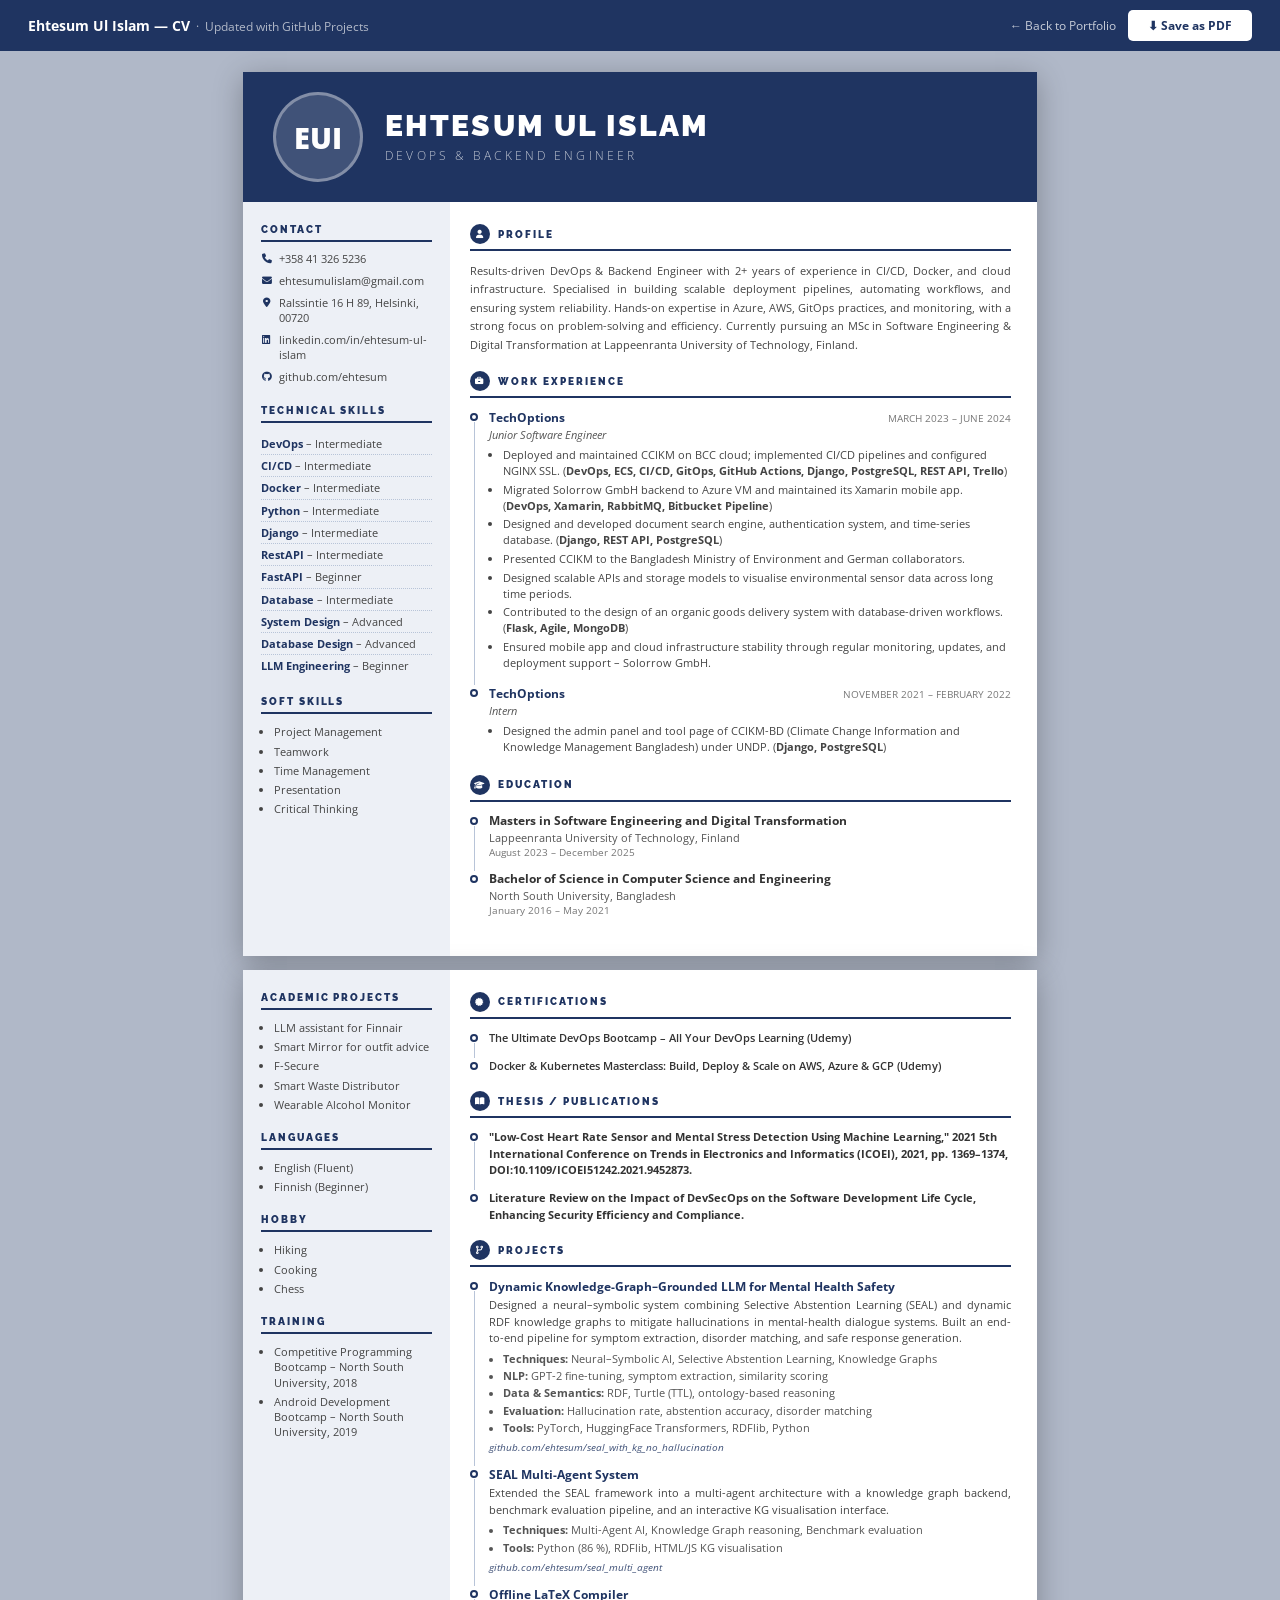
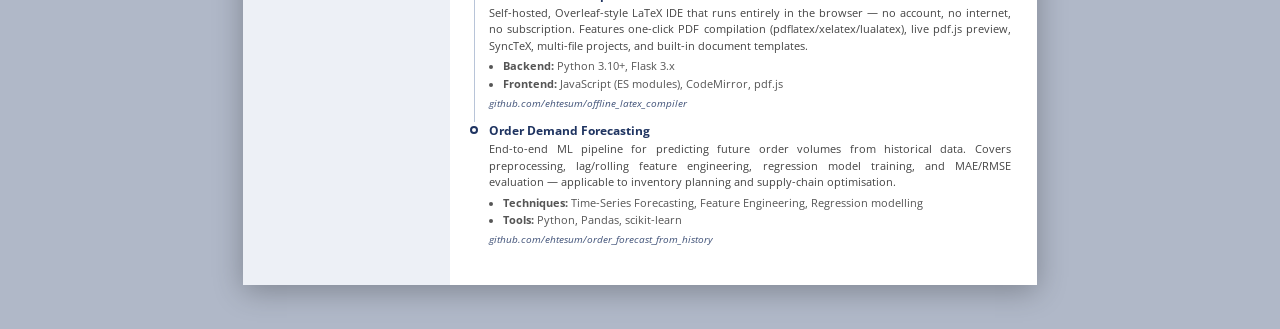
==== cv.html @ c74e8c3b "need to add more 'my info'" ====
<!DOCTYPE html>
<html lang="en">
<head>
    <meta charset="UTF-8">
    <meta name="viewport" content="width=device-width, initial-scale=1.0">
    <title>Ehtesum Ul Islam — CV</title>
    <link rel="preconnect" href="https://fonts.googleapis.com">
    <link href="https://fonts.googleapis.com/css2?family=Raleway:wght@400;600;700;800;900&family=Open+Sans:wght@300;400;600;700&display=swap" rel="stylesheet">
    <link rel="stylesheet" href="https://cdnjs.cloudflare.com/ajax/libs/font-awesome/6.5.0/css/all.min.css">
    <style>
        *, *::before, *::after { margin: 0; padding: 0; box-sizing: border-box; }

        :root {
            --navy:      #1f3461;
            --navy-dim:  rgba(31, 52, 97, 0.12);
            --sidebar:   #edf0f6;
            --text:      #333;
            --muted:     #555;
            --faint:     #777;
            --border:    #b8c4d8;
        }

        body {
            font-family: 'Open Sans', sans-serif;
            background: #b0b8c8;
            color: var(--text);
            font-size: 13px;
            -webkit-print-color-adjust: exact;
            print-color-adjust: exact;
        }

        /* ── Print / Save bar ─────────────────────────────────── */
        .topbar {
            position: fixed;
            inset: 0 0 auto 0;
            background: var(--navy);
            color: white;
            padding: 10px 28px;
            display: flex;
            justify-content: space-between;
            align-items: center;
            z-index: 200;
            font-size: 12.5px;
            gap: 16px;
        }
        .topbar strong { font-size: 13.5px; }
        .topbar-note   { opacity: 0.65; font-size: 11.5px; }
        .topbar-actions { display: flex; align-items: center; gap: 12px; }
        .topbar a {
            color: rgba(255,255,255,0.75);
            text-decoration: none;
            font-size: 12px;
            transition: color .2s;
        }
        .topbar a:hover { color: white; }
        .btn-save {
            background: white;
            color: var(--navy);
            border: none;
            padding: 7px 20px;
            border-radius: 5px;
            font-weight: 700;
            font-size: 12px;
            cursor: pointer;
            font-family: 'Open Sans', sans-serif;
            transition: background .2s;
        }
        .btn-save:hover { background: #dce8ff; }

        /* ── Page wrapper ─────────────────────────────────────── */
        .pages { padding: 58px 0 30px; }

        .page {
            width: 210mm;
            background: white;
            margin: 14px auto;
            box-shadow: 0 6px 28px rgba(0,0,0,0.28);
            display: flex;
            flex-direction: column;
            overflow: hidden;
        }

        /* ── Header (page 1 only) ─────────────────────────────── */
        .cv-header {
            background: var(--navy);
            color: white;
            padding: 20px 30px;
            display: flex;
            align-items: center;
            gap: 22px;
            flex-shrink: 0;
        }
        .cv-photo {
            width: 90px; height: 90px;
            border-radius: 50%;
            border: 3px solid rgba(255,255,255,0.35);
            object-fit: cover;
            flex-shrink: 0;
        }
        .cv-initials {
            width: 90px; height: 90px;
            border-radius: 50%;
            border: 3px solid rgba(255,255,255,0.35);
            background: rgba(255,255,255,0.15);
            display: none;
            align-items: center;
            justify-content: center;
            font-size: 1.8rem;
            font-weight: 800;
            flex-shrink: 0;
        }
        .cv-header-text h1 {
            font-family: 'Raleway', sans-serif;
            font-size: 1.85rem;
            font-weight: 900;
            letter-spacing: 0.07em;
            text-transform: uppercase;
            line-height: 1.1;
        }
        .cv-header-text h2 {
            font-size: 0.75rem;
            font-weight: 300;
            letter-spacing: 0.26em;
            text-transform: uppercase;
            opacity: 0.72;
            margin-top: 5px;
        }

        /* ── Page body (sidebar + main) ──────────────────────── */
        .page-body {
            display: flex;
            flex: 1;
        }

        /* ── Sidebar ──────────────────────────────────────────── */
        aside {
            width: 207px;
            background: var(--sidebar);
            padding: 22px 18px;
            flex-shrink: 0;
        }

        .sb-section { margin-bottom: 20px; }

        .sb-title {
            font-family: 'Raleway', sans-serif;
            font-size: 0.6rem;
            font-weight: 900;
            letter-spacing: 0.2em;
            text-transform: uppercase;
            color: var(--navy);
            padding-bottom: 5px;
            border-bottom: 2px solid var(--navy);
            margin-bottom: 10px;
        }

        .contact-row {
            display: flex;
            align-items: flex-start;
            gap: 7px;
            font-size: 0.67rem;
            color: #444;
            margin-bottom: 7px;
            line-height: 1.4;
        }
        .contact-row i {
            color: var(--navy);
            font-size: 0.62rem;
            margin-top: 2px;
            flex-shrink: 0;
            width: 11px;
            text-align: center;
        }

        .skill-row {
            font-size: 0.68rem;
            color: #444;
            padding: 3px 0;
            line-height: 1.4;
            border-bottom: 1px dotted var(--border);
        }
        .skill-row:last-child { border-bottom: none; }
        .skill-row strong { color: var(--navy); font-weight: 700; }

        .sb-list { list-style: disc; padding-left: 13px; }
        .sb-list li {
            font-size: 0.68rem;
            color: #444;
            margin-bottom: 4px;
            line-height: 1.4;
        }

        /* ── Main content ─────────────────────────────────────── */
        main {
            flex: 1;
            padding: 22px 26px 22px 20px;
            min-width: 0;
        }

        .cv-section { margin-bottom: 17px; }

        .sec-head {
            display: flex;
            align-items: center;
            gap: 8px;
            font-family: 'Raleway', sans-serif;
            font-size: 0.62rem;
            font-weight: 900;
            letter-spacing: 0.2em;
            text-transform: uppercase;
            color: var(--navy);
            padding-bottom: 5px;
            border-bottom: 2px solid var(--navy);
            margin-bottom: 11px;
        }
        .sec-icon {
            width: 20px; height: 20px;
            border-radius: 50%;
            background: var(--navy);
            color: white;
            display: flex;
            align-items: center;
            justify-content: center;
            font-size: 0.52rem;
            flex-shrink: 0;
        }

        /* Profile */
        .profile-text {
            font-size: 0.7rem;
            line-height: 1.65;
            color: #444;
            text-align: justify;
        }

        /* Timeline items */
        .tl-wrap { position: relative; }

        .tl-item {
            display: flex;
            gap: 11px;
            margin-bottom: 12px;
            position: relative;
        }
        .tl-item:not(:last-child)::before {
            content: '';
            position: absolute;
            left: 3.5px;
            top: 13px;
            bottom: -12px;
            width: 1px;
            background: var(--border);
        }
        .tl-dot {
            width: 8px; height: 8px;
            border-radius: 50%;
            border: 2px solid var(--navy);
            background: white;
            flex-shrink: 0;
            margin-top: 4px;
        }
        .tl-body { flex: 1; min-width: 0; }

        /* Job */
        .job-head {
            display: flex;
            justify-content: space-between;
            align-items: baseline;
            gap: 8px;
            flex-wrap: wrap;
            margin-bottom: 1px;
        }
        .job-co   { font-weight: 700; font-size: 0.76rem; color: var(--navy); }
        .job-date { font-size: 0.63rem; color: var(--faint); white-space: nowrap; }
        .job-role { font-size: 0.68rem; font-style: italic; color: var(--muted); margin-bottom: 5px; }
        .job-bul  { list-style: disc; padding-left: 14px; }
        .job-bul li {
            font-size: 0.68rem; color: #444;
            margin-bottom: 3px; line-height: 1.45;
        }

        /* Education */
        .edu-deg    { font-weight: 700; font-size: 0.73rem; color: var(--text); margin-bottom: 2px; }
        .edu-school { font-size: 0.68rem; color: var(--muted); }
        .edu-period { font-size: 0.63rem; color: var(--faint); }

        /* Certifications */
        .cert-name  { font-size: 0.7rem; font-weight: 600; color: #333; line-height: 1.45; }

        /* Thesis */
        .thesis-body { font-size: 0.69rem; font-weight: 700; color: #333; line-height: 1.48; }

        /* Projects */
        .proj-title { font-weight: 700; font-size: 0.74rem; color: var(--navy); margin-bottom: 3px; }
        .proj-desc  {
            font-size: 0.68rem; color: #444;
            line-height: 1.52; margin-bottom: 5px;
            text-align: justify;
        }
        .proj-bul { list-style: disc; padding-left: 14px; margin-bottom: 4px; }
        .proj-bul li {
            font-size: 0.66rem; color: var(--muted);
            margin-bottom: 2px; line-height: 1.45;
        }
        .proj-link {
            font-size: 0.63rem; color: var(--navy);
            font-style: italic; opacity: 0.85;
        }

        /* ── Print ────────────────────────────────────────────── */
        @media print {
            .topbar  { display: none !important; }
            .pages   { padding: 0; }
            body     { background: white; }

            .page {
                width: 100%; margin: 0;
                box-shadow: none;
                page-break-after: always;
            }
            .page:last-child { page-break-after: auto; }

            .page-body { min-height: auto; }
        }

        @page { size: A4 portrait; margin: 0; }
    </style>
</head>
<body>

<!-- ── Top bar ────────────────────────────────────────────── -->
<div class="topbar">
    <div>
        <strong>Ehtesum Ul Islam — CV</strong>
        <span class="topbar-note"> &nbsp;·&nbsp; Updated with GitHub Projects</span>
    </div>
    <div class="topbar-actions">
        <a href="index.html">← Back to Portfolio</a>
        <button class="btn-save" onclick="window.print()">⬇ Save as PDF</button>
    </div>
</div>

<div class="pages">

<!-- ══════════════════════════════════════════════════════════
     PAGE 1
══════════════════════════════════════════════════════════ -->
<div class="page">

    <!-- Header -->
    <div class="cv-header">
        <img
            src="assets/images/profile.jpg"
            alt="Ehtesum Ul Islam"
            class="cv-photo"
            onerror="this.style.display='none';document.getElementById('hdrI').style.display='flex'"
        >
        <div class="cv-initials" id="hdrI">EUI</div>
        <div class="cv-header-text">
            <h1>Ehtesum Ul Islam</h1>
            <h2>DevOps &amp; Backend Engineer</h2>
        </div>
    </div>

    <div class="page-body">

        <!-- Sidebar 1 -->
        <aside>

            <div class="sb-section">
                <div class="sb-title">Contact</div>
                <div class="contact-row">
                    <i class="fas fa-phone"></i>
                    <span>+358 41 326 5236</span>
                </div>
                <div class="contact-row">
                    <i class="fas fa-envelope"></i>
                    <span>ehtesumulislam@gmail.com</span>
                </div>
                <div class="contact-row">
                    <i class="fas fa-map-marker-alt"></i>
                    <span>Ralssintie 16 H 89, Helsinki, 00720</span>
                </div>
                <div class="contact-row">
                    <i class="fab fa-linkedin"></i>
                    <span>linkedin.com/in/ehtesum-ul-islam</span>
                </div>
                <div class="contact-row">
                    <i class="fab fa-github"></i>
                    <span>github.com/ehtesum</span>
                </div>
            </div>

            <div class="sb-section">
                <div class="sb-title">Technical Skills</div>
                <div class="skill-row"><strong>DevOps</strong> – Intermediate</div>
                <div class="skill-row"><strong>CI/CD</strong> – Intermediate</div>
                <div class="skill-row"><strong>Docker</strong> – Intermediate</div>
                <div class="skill-row"><strong>Python</strong> – Intermediate</div>
                <div class="skill-row"><strong>Django</strong> – Intermediate</div>
                <div class="skill-row"><strong>RestAPI</strong> – Intermediate</div>
                <div class="skill-row"><strong>FastAPI</strong> – Beginner</div>
                <div class="skill-row"><strong>Database</strong> – Intermediate</div>
                <div class="skill-row"><strong>System Design</strong> – Advanced</div>
                <div class="skill-row"><strong>Database Design</strong> – Advanced</div>
                <div class="skill-row"><strong>LLM Engineering</strong> – Beginner</div>
            </div>

            <div class="sb-section">
                <div class="sb-title">Soft Skills</div>
                <ul class="sb-list">
                    <li>Project Management</li>
                    <li>Teamwork</li>
                    <li>Time Management</li>
                    <li>Presentation</li>
                    <li>Critical Thinking</li>
                </ul>
            </div>

        </aside>

        <!-- Main 1 -->
        <main>

            <!-- Profile -->
            <div class="cv-section">
                <div class="sec-head">
                    <div class="sec-icon"><i class="fas fa-user"></i></div>
                    Profile
                </div>
                <p class="profile-text">
                    Results-driven DevOps &amp; Backend Engineer with 2+ years of experience in CI/CD,
                    Docker, and cloud infrastructure. Specialised in building scalable deployment pipelines,
                    automating workflows, and ensuring system reliability. Hands-on expertise in Azure, AWS,
                    GitOps practices, and monitoring, with a strong focus on problem-solving and efficiency.
                    Currently pursuing an MSc in Software Engineering &amp; Digital Transformation at
                    Lappeenranta University of Technology, Finland.
                </p>
            </div>

            <!-- Work Experience -->
            <div class="cv-section">
                <div class="sec-head">
                    <div class="sec-icon"><i class="fas fa-briefcase"></i></div>
                    Work Experience
                </div>

                <div class="tl-item">
                    <div class="tl-dot"></div>
                    <div class="tl-body">
                        <div class="job-head">
                            <span class="job-co">TechOptions</span>
                            <span class="job-date">MARCH 2023 – JUNE 2024</span>
                        </div>
                        <div class="job-role">Junior Software Engineer</div>
                        <ul class="job-bul">
                            <li>Deployed and maintained CCIKM on BCC cloud; implemented CI/CD pipelines and configured NGINX SSL. (<strong>DevOps, ECS, CI/CD, GitOps, GitHub Actions, Django, PostgreSQL, REST API, Trello</strong>)</li>
                            <li>Migrated Solorrow GmbH backend to Azure VM and maintained its Xamarin mobile app. (<strong>DevOps, Xamarin, RabbitMQ, Bitbucket Pipeline</strong>)</li>
                            <li>Designed and developed document search engine, authentication system, and time-series database. (<strong>Django, REST API, PostgreSQL</strong>)</li>
                            <li>Presented CCIKM to the Bangladesh Ministry of Environment and German collaborators.</li>
                            <li>Designed scalable APIs and storage models to visualise environmental sensor data across long time periods.</li>
                            <li>Contributed to the design of an organic goods delivery system with database-driven workflows. (<strong>Flask, Agile, MongoDB</strong>)</li>
                            <li>Ensured mobile app and cloud infrastructure stability through regular monitoring, updates, and deployment support – Solorrow GmbH.</li>
                        </ul>
                    </div>
                </div>

                <div class="tl-item">
                    <div class="tl-dot"></div>
                    <div class="tl-body">
                        <div class="job-head">
                            <span class="job-co">TechOptions</span>
                            <span class="job-date">NOVEMBER 2021 – FEBRUARY 2022</span>
                        </div>
                        <div class="job-role">Intern</div>
                        <ul class="job-bul">
                            <li>Designed the admin panel and tool page of CCIKM-BD (Climate Change Information and Knowledge Management Bangladesh) under UNDP. (<strong>Django, PostgreSQL</strong>)</li>
                        </ul>
                    </div>
                </div>
            </div>

            <!-- Education -->
            <div class="cv-section">
                <div class="sec-head">
                    <div class="sec-icon"><i class="fas fa-graduation-cap"></i></div>
                    Education
                </div>

                <div class="tl-item">
                    <div class="tl-dot"></div>
                    <div class="tl-body">
                        <div class="edu-deg">Masters in Software Engineering and Digital Transformation</div>
                        <div class="edu-school">Lappeenranta University of Technology, Finland</div>
                        <div class="edu-period">August 2023 – December 2025</div>
                    </div>
                </div>

                <div class="tl-item">
                    <div class="tl-dot"></div>
                    <div class="tl-body">
                        <div class="edu-deg">Bachelor of Science in Computer Science and Engineering</div>
                        <div class="edu-school">North South University, Bangladesh</div>
                        <div class="edu-period">January 2016 – May 2021</div>
                    </div>
                </div>
            </div>

        </main>
    </div>
</div><!-- /page 1 -->


<!-- ══════════════════════════════════════════════════════════
     PAGE 2
══════════════════════════════════════════════════════════ -->
<div class="page">
    <div class="page-body">

        <!-- Sidebar 2 -->
        <aside>

            <div class="sb-section">
                <div class="sb-title">Academic Projects</div>
                <ul class="sb-list">
                    <li>LLM assistant for Finnair</li>
                    <li>Smart Mirror for outfit advice</li>
                    <li>F-Secure</li>
                    <li>Smart Waste Distributor</li>
                    <li>Wearable Alcohol Monitor</li>
                </ul>
            </div>

            <div class="sb-section">
                <div class="sb-title">Languages</div>
                <ul class="sb-list">
                    <li>English (Fluent)</li>
                    <li>Finnish (Beginner)</li>
                </ul>
            </div>

            <div class="sb-section">
                <div class="sb-title">Hobby</div>
                <ul class="sb-list">
                    <li>Hiking</li>
                    <li>Cooking</li>
                    <li>Chess</li>
                </ul>
            </div>

            <div class="sb-section">
                <div class="sb-title">Training</div>
                <ul class="sb-list">
                    <li>Competitive Programming Bootcamp – North South University, 2018</li>
                    <li>Android Development Bootcamp – North South University, 2019</li>
                </ul>
            </div>

        </aside>

        <!-- Main 2 -->
        <main>

            <!-- Certifications -->
            <div class="cv-section">
                <div class="sec-head">
                    <div class="sec-icon"><i class="fas fa-certificate"></i></div>
                    Certifications
                </div>
                <div class="tl-item">
                    <div class="tl-dot"></div>
                    <div class="tl-body">
                        <div class="cert-name">The Ultimate DevOps Bootcamp – All Your DevOps Learning (Udemy)</div>
                    </div>
                </div>
                <div class="tl-item">
                    <div class="tl-dot"></div>
                    <div class="tl-body">
                        <div class="cert-name">Docker &amp; Kubernetes Masterclass: Build, Deploy &amp; Scale on AWS, Azure &amp; GCP (Udemy)</div>
                    </div>
                </div>
            </div>

            <!-- Thesis / Publications -->
            <div class="cv-section">
                <div class="sec-head">
                    <div class="sec-icon"><i class="fas fa-book-open"></i></div>
                    Thesis / Publications
                </div>
                <div class="tl-item">
                    <div class="tl-dot"></div>
                    <div class="tl-body">
                        <div class="thesis-body">"Low-Cost Heart Rate Sensor and Mental Stress Detection Using Machine Learning," 2021 5th International Conference on Trends in Electronics and Informatics (ICOEI), 2021, pp. 1369–1374, DOI:10.1109/ICOEI51242.2021.9452873.</div>
                    </div>
                </div>
                <div class="tl-item">
                    <div class="tl-dot"></div>
                    <div class="tl-body">
                        <div class="thesis-body">Literature Review on the Impact of DevSecOps on the Software Development Life Cycle, Enhancing Security Efficiency and Compliance.</div>
                    </div>
                </div>
            </div>

            <!-- Projects -->
            <div class="cv-section">
                <div class="sec-head">
                    <div class="sec-icon"><i class="fas fa-code-branch"></i></div>
                    Projects
                </div>

                <!-- 1 — SEAL KG (original) -->
                <div class="tl-item">
                    <div class="tl-dot"></div>
                    <div class="tl-body">
                        <div class="proj-title">Dynamic Knowledge-Graph–Grounded LLM for Mental Health Safety</div>
                        <p class="proj-desc">
                            Designed a neural–symbolic system combining Selective Abstention Learning (SEAL) and dynamic RDF
                            knowledge graphs to mitigate hallucinations in mental-health dialogue systems. Built an end-to-end
                            pipeline for symptom extraction, disorder matching, and safe response generation.
                        </p>
                        <ul class="proj-bul">
                            <li><strong>Techniques:</strong> Neural–Symbolic AI, Selective Abstention Learning, Knowledge Graphs</li>
                            <li><strong>NLP:</strong> GPT-2 fine-tuning, symptom extraction, similarity scoring</li>
                            <li><strong>Data &amp; Semantics:</strong> RDF, Turtle (TTL), ontology-based reasoning</li>
                            <li><strong>Evaluation:</strong> Hallucination rate, abstention accuracy, disorder matching</li>
                            <li><strong>Tools:</strong> PyTorch, HuggingFace Transformers, RDFlib, Python</li>
                        </ul>
                        <div class="proj-link">github.com/ehtesum/seal_with_kg_no_hallucination</div>
                    </div>
                </div>

                <!-- 2 — SEAL Multi-Agent (NEW) -->
                <div class="tl-item">
                    <div class="tl-dot"></div>
                    <div class="tl-body">
                        <div class="proj-title">SEAL Multi-Agent System</div>
                        <p class="proj-desc">
                            Extended the SEAL framework into a multi-agent architecture with a knowledge graph backend,
                            benchmark evaluation pipeline, and an interactive KG visualisation interface.
                        </p>
                        <ul class="proj-bul">
                            <li><strong>Techniques:</strong> Multi-Agent AI, Knowledge Graph reasoning, Benchmark evaluation</li>
                            <li><strong>Tools:</strong> Python (86 %), RDFlib, HTML/JS KG visualisation</li>
                        </ul>
                        <div class="proj-link">github.com/ehtesum/seal_multi_agent</div>
                    </div>
                </div>

                <!-- 3 — Offline LaTeX Compiler (NEW) -->
                <div class="tl-item">
                    <div class="tl-dot"></div>
                    <div class="tl-body">
                        <div class="proj-title">Offline LaTeX Compiler</div>
                        <p class="proj-desc">
                            Self-hosted, Overleaf-style LaTeX IDE that runs entirely in the browser — no account, no internet,
                            no subscription. Features one-click PDF compilation (pdflatex/xelatex/lualatex), live pdf.js preview,
                            SyncTeX, multi-file projects, and built-in document templates.
                        </p>
                        <ul class="proj-bul">
                            <li><strong>Backend:</strong> Python 3.10+, Flask 3.x</li>
                            <li><strong>Frontend:</strong> JavaScript (ES modules), CodeMirror, pdf.js</li>
                        </ul>
                        <div class="proj-link">github.com/ehtesum/offline_latex_compiler</div>
                    </div>
                </div>

                <!-- 4 — Order Forecasting (NEW) -->
                <div class="tl-item">
                    <div class="tl-dot"></div>
                    <div class="tl-body">
                        <div class="proj-title">Order Demand Forecasting</div>
                        <p class="proj-desc">
                            End-to-end ML pipeline for predicting future order volumes from historical data. Covers
                            preprocessing, lag/rolling feature engineering, regression model training, and MAE/RMSE evaluation —
                            applicable to inventory planning and supply-chain optimisation.
                        </p>
                        <ul class="proj-bul">
                            <li><strong>Techniques:</strong> Time-Series Forecasting, Feature Engineering, Regression modelling</li>
                            <li><strong>Tools:</strong> Python, Pandas, scikit-learn</li>
                        </ul>
                        <div class="proj-link">github.com/ehtesum/order_forecast_from_history</div>
                    </div>
                </div>

            </div><!-- /Projects -->

        </main>
    </div>
</div><!-- /page 2 -->

</div><!-- /pages -->
</body>
</html>
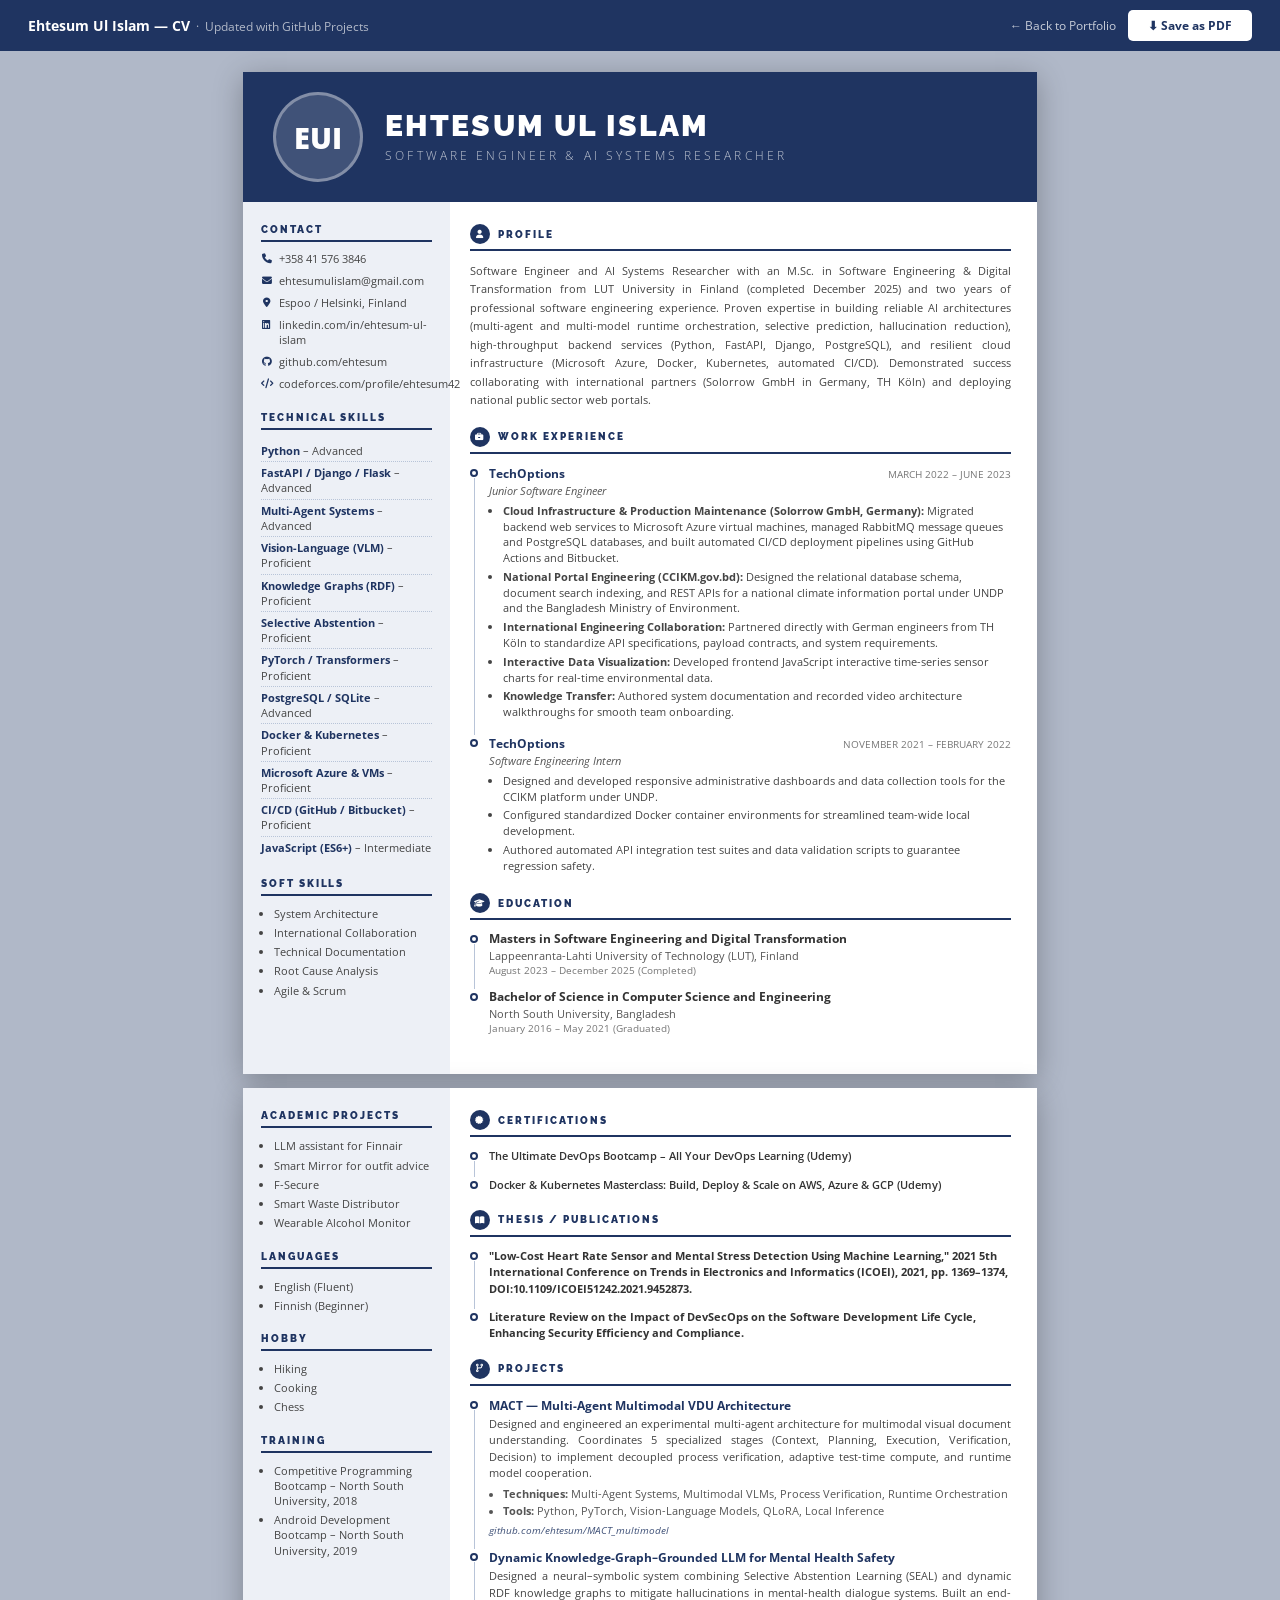
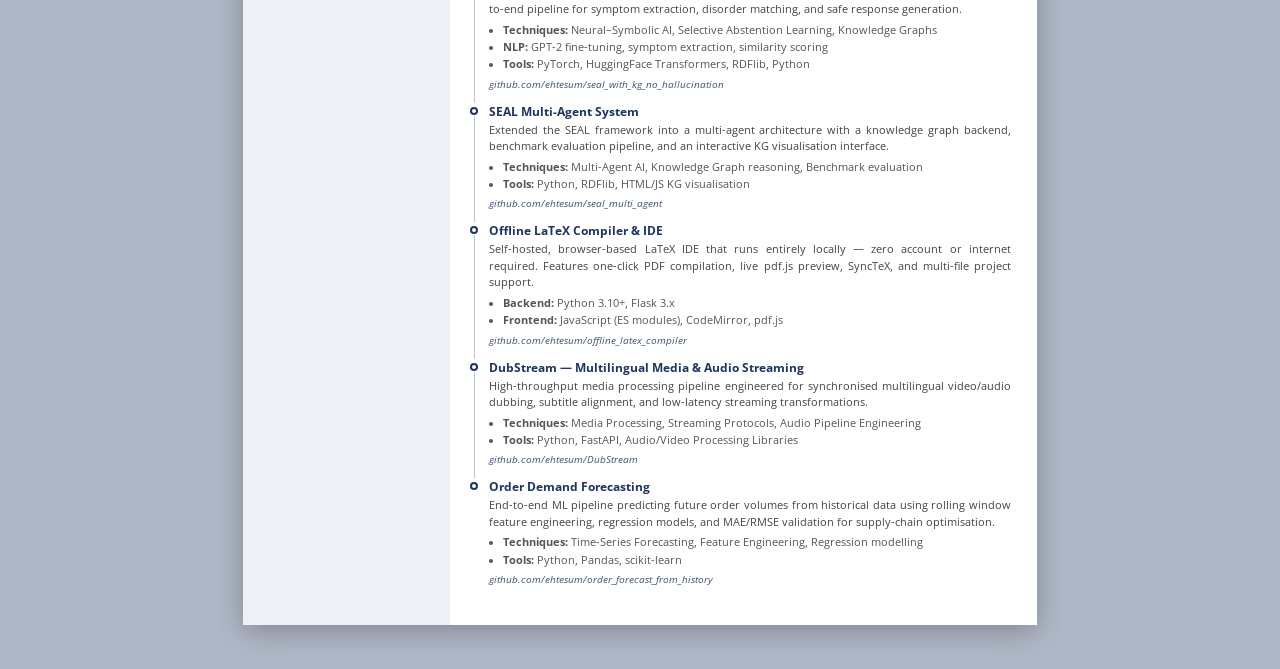
==== commit 79cb6671: "Update portfolio with verified academic background, publications, and flagship research projects" ====
--- a/cv.html
+++ b/cv.html
@@ -358,7 +358,7 @@
         <div class="cv-initials" id="hdrI">EUI</div>
         <div class="cv-header-text">
             <h1>Ehtesum Ul Islam</h1>
-            <h2>DevOps &amp; Backend Engineer</h2>
+            <h2>Software Engineer &amp; AI Systems Researcher</h2>
         </div>
     </div>
 
@@ -371,7 +371,7 @@
                 <div class="sb-title">Contact</div>
                 <div class="contact-row">
                     <i class="fas fa-phone"></i>
-                    <span>+358 41 326 5236</span>
+                    <span>+358 41 576 3846</span>
                 </div>
                 <div class="contact-row">
                     <i class="fas fa-envelope"></i>
@@ -379,7 +379,7 @@
                 </div>
                 <div class="contact-row">
                     <i class="fas fa-map-marker-alt"></i>
-                    <span>Ralssintie 16 H 89, Helsinki, 00720</span>
+                    <span>Espoo / Helsinki, Finland</span>
                 </div>
                 <div class="contact-row">
                     <i class="fab fa-linkedin"></i>
@@ -389,31 +389,36 @@
                     <i class="fab fa-github"></i>
                     <span>github.com/ehtesum</span>
                 </div>
+                <div class="contact-row">
+                    <i class="fas fa-code"></i>
+                    <span>codeforces.com/profile/ehtesum42</span>
+                </div>
             </div>
 
             <div class="sb-section">
                 <div class="sb-title">Technical Skills</div>
-                <div class="skill-row"><strong>DevOps</strong> – Intermediate</div>
-                <div class="skill-row"><strong>CI/CD</strong> – Intermediate</div>
-                <div class="skill-row"><strong>Docker</strong> – Intermediate</div>
-                <div class="skill-row"><strong>Python</strong> – Intermediate</div>
-                <div class="skill-row"><strong>Django</strong> – Intermediate</div>
-                <div class="skill-row"><strong>RestAPI</strong> – Intermediate</div>
-                <div class="skill-row"><strong>FastAPI</strong> – Beginner</div>
-                <div class="skill-row"><strong>Database</strong> – Intermediate</div>
-                <div class="skill-row"><strong>System Design</strong> – Advanced</div>
-                <div class="skill-row"><strong>Database Design</strong> – Advanced</div>
-                <div class="skill-row"><strong>LLM Engineering</strong> – Beginner</div>
+                <div class="skill-row"><strong>Python</strong> – Advanced</div>
+                <div class="skill-row"><strong>FastAPI / Django / Flask</strong> – Advanced</div>
+                <div class="skill-row"><strong>Multi-Agent Systems</strong> – Advanced</div>
+                <div class="skill-row"><strong>Vision-Language (VLM)</strong> – Proficient</div>
+                <div class="skill-row"><strong>Knowledge Graphs (RDF)</strong> – Proficient</div>
+                <div class="skill-row"><strong>Selective Abstention</strong> – Proficient</div>
+                <div class="skill-row"><strong>PyTorch / Transformers</strong> – Proficient</div>
+                <div class="skill-row"><strong>PostgreSQL / SQLite</strong> – Advanced</div>
+                <div class="skill-row"><strong>Docker &amp; Kubernetes</strong> – Proficient</div>
+                <div class="skill-row"><strong>Microsoft Azure &amp; VMs</strong> – Proficient</div>
+                <div class="skill-row"><strong>CI/CD (GitHub / Bitbucket)</strong> – Proficient</div>
+                <div class="skill-row"><strong>JavaScript (ES6+)</strong> – Intermediate</div>
             </div>
 
             <div class="sb-section">
                 <div class="sb-title">Soft Skills</div>
                 <ul class="sb-list">
-                    <li>Project Management</li>
-                    <li>Teamwork</li>
-                    <li>Time Management</li>
-                    <li>Presentation</li>
-                    <li>Critical Thinking</li>
+                    <li>System Architecture</li>
+                    <li>International Collaboration</li>
+                    <li>Technical Documentation</li>
+                    <li>Root Cause Analysis</li>
+                    <li>Agile &amp; Scrum</li>
                 </ul>
             </div>
 
@@ -429,12 +434,14 @@
                     Profile
                 </div>
                 <p class="profile-text">
-                    Results-driven DevOps &amp; Backend Engineer with 2+ years of experience in CI/CD,
-                    Docker, and cloud infrastructure. Specialised in building scalable deployment pipelines,
-                    automating workflows, and ensuring system reliability. Hands-on expertise in Azure, AWS,
-                    GitOps practices, and monitoring, with a strong focus on problem-solving and efficiency.
-                    Currently pursuing an MSc in Software Engineering &amp; Digital Transformation at
-                    Lappeenranta University of Technology, Finland.
+                    Software Engineer and AI Systems Researcher with an M.Sc. in Software Engineering &amp;
+                    Digital Transformation from LUT University in Finland (completed December 2025) and two
+                    years of professional software engineering experience. Proven expertise in building reliable
+                    AI architectures (multi-agent and multi-model runtime orchestration, selective prediction,
+                    hallucination reduction), high-throughput backend services (Python, FastAPI, Django, PostgreSQL),
+                    and resilient cloud infrastructure (Microsoft Azure, Docker, Kubernetes, automated CI/CD).
+                    Demonstrated success collaborating with international partners (Solorrow GmbH in Germany, TH Köln)
+                    and deploying national public sector web portals.
                 </p>
             </div>
 
@@ -450,17 +457,15 @@
                     <div class="tl-body">
                         <div class="job-head">
                             <span class="job-co">TechOptions</span>
-                            <span class="job-date">MARCH 2023 – JUNE 2024</span>
+                            <span class="job-date">MARCH 2022 – JUNE 2023</span>
                         </div>
                         <div class="job-role">Junior Software Engineer</div>
                         <ul class="job-bul">
-                            <li>Deployed and maintained CCIKM on BCC cloud; implemented CI/CD pipelines and configured NGINX SSL. (<strong>DevOps, ECS, CI/CD, GitOps, GitHub Actions, Django, PostgreSQL, REST API, Trello</strong>)</li>
-                            <li>Migrated Solorrow GmbH backend to Azure VM and maintained its Xamarin mobile app. (<strong>DevOps, Xamarin, RabbitMQ, Bitbucket Pipeline</strong>)</li>
-                            <li>Designed and developed document search engine, authentication system, and time-series database. (<strong>Django, REST API, PostgreSQL</strong>)</li>
-                            <li>Presented CCIKM to the Bangladesh Ministry of Environment and German collaborators.</li>
-                            <li>Designed scalable APIs and storage models to visualise environmental sensor data across long time periods.</li>
-                            <li>Contributed to the design of an organic goods delivery system with database-driven workflows. (<strong>Flask, Agile, MongoDB</strong>)</li>
-                            <li>Ensured mobile app and cloud infrastructure stability through regular monitoring, updates, and deployment support – Solorrow GmbH.</li>
+                            <li><strong>Cloud Infrastructure &amp; Production Maintenance (Solorrow GmbH, Germany):</strong> Migrated backend web services to Microsoft Azure virtual machines, managed RabbitMQ message queues and PostgreSQL databases, and built automated CI/CD deployment pipelines using GitHub Actions and Bitbucket.</li>
+                            <li><strong>National Portal Engineering (CCIKM.gov.bd):</strong> Designed the relational database schema, document search indexing, and REST APIs for a national climate information portal under UNDP and the Bangladesh Ministry of Environment.</li>
+                            <li><strong>International Engineering Collaboration:</strong> Partnered directly with German engineers from TH Köln to standardize API specifications, payload contracts, and system requirements.</li>
+                            <li><strong>Interactive Data Visualization:</strong> Developed frontend JavaScript interactive time-series sensor charts for real-time environmental data.</li>
+                            <li><strong>Knowledge Transfer:</strong> Authored system documentation and recorded video architecture walkthroughs for smooth team onboarding.</li>
                         </ul>
                     </div>
                 </div>
@@ -472,9 +477,11 @@
                             <span class="job-co">TechOptions</span>
                             <span class="job-date">NOVEMBER 2021 – FEBRUARY 2022</span>
                         </div>
-                        <div class="job-role">Intern</div>
+                        <div class="job-role">Software Engineering Intern</div>
                         <ul class="job-bul">
-                            <li>Designed the admin panel and tool page of CCIKM-BD (Climate Change Information and Knowledge Management Bangladesh) under UNDP. (<strong>Django, PostgreSQL</strong>)</li>
+                            <li>Designed and developed responsive administrative dashboards and data collection tools for the CCIKM platform under UNDP.</li>
+                            <li>Configured standardized Docker container environments for streamlined team-wide local development.</li>
+                            <li>Authored automated API integration test suites and data validation scripts to guarantee regression safety.</li>
                         </ul>
                     </div>
                 </div>
@@ -491,8 +498,8 @@
                     <div class="tl-dot"></div>
                     <div class="tl-body">
                         <div class="edu-deg">Masters in Software Engineering and Digital Transformation</div>
-                        <div class="edu-school">Lappeenranta University of Technology, Finland</div>
-                        <div class="edu-period">August 2023 – December 2025</div>
+                        <div class="edu-school">Lappeenranta-Lahti University of Technology (LUT), Finland</div>
+                        <div class="edu-period">August 2023 – December 2025 (Completed)</div>
                     </div>
                 </div>
 
@@ -501,7 +508,7 @@
                     <div class="tl-body">
                         <div class="edu-deg">Bachelor of Science in Computer Science and Engineering</div>
                         <div class="edu-school">North South University, Bangladesh</div>
-                        <div class="edu-period">January 2016 – May 2021</div>
+                        <div class="edu-period">January 2016 – May 2021 (Graduated)</div>
                     </div>
                 </div>
             </div>
@@ -608,7 +615,25 @@
                     Projects
                 </div>
 
-                <!-- 1 — SEAL KG (original) -->
+                <!-- 1 — MACT (Flagship) -->
+                <div class="tl-item">
+                    <div class="tl-dot"></div>
+                    <div class="tl-body">
+                        <div class="proj-title">MACT — Multi-Agent Multimodal VDU Architecture</div>
+                        <p class="proj-desc">
+                            Designed and engineered an experimental multi-agent architecture for multimodal visual document understanding.
+                            Coordinates 5 specialized stages (Context, Planning, Execution, Verification, Decision) to implement decoupled
+                            process verification, adaptive test-time compute, and runtime model cooperation.
+                        </p>
+                        <ul class="proj-bul">
+                            <li><strong>Techniques:</strong> Multi-Agent Systems, Multimodal VLMs, Process Verification, Runtime Orchestration</li>
+                            <li><strong>Tools:</strong> Python, PyTorch, Vision-Language Models, QLoRA, Local Inference</li>
+                        </ul>
+                        <div class="proj-link">github.com/ehtesum/MACT_multimodel</div>
+                    </div>
+                </div>
+
+                <!-- 2 — SEAL KG -->
                 <div class="tl-item">
                     <div class="tl-dot"></div>
                     <div class="tl-body">
@@ -621,15 +646,13 @@
                         <ul class="proj-bul">
                             <li><strong>Techniques:</strong> Neural–Symbolic AI, Selective Abstention Learning, Knowledge Graphs</li>
                             <li><strong>NLP:</strong> GPT-2 fine-tuning, symptom extraction, similarity scoring</li>
-                            <li><strong>Data &amp; Semantics:</strong> RDF, Turtle (TTL), ontology-based reasoning</li>
-                            <li><strong>Evaluation:</strong> Hallucination rate, abstention accuracy, disorder matching</li>
                             <li><strong>Tools:</strong> PyTorch, HuggingFace Transformers, RDFlib, Python</li>
                         </ul>
                         <div class="proj-link">github.com/ehtesum/seal_with_kg_no_hallucination</div>
                     </div>
                 </div>
 
-                <!-- 2 — SEAL Multi-Agent (NEW) -->
+                <!-- 3 — SEAL Multi-Agent -->
                 <div class="tl-item">
                     <div class="tl-dot"></div>
                     <div class="tl-body">
@@ -640,21 +663,20 @@
                         </p>
                         <ul class="proj-bul">
                             <li><strong>Techniques:</strong> Multi-Agent AI, Knowledge Graph reasoning, Benchmark evaluation</li>
-                            <li><strong>Tools:</strong> Python (86 %), RDFlib, HTML/JS KG visualisation</li>
+                            <li><strong>Tools:</strong> Python, RDFlib, HTML/JS KG visualisation</li>
                         </ul>
                         <div class="proj-link">github.com/ehtesum/seal_multi_agent</div>
                     </div>
                 </div>
 
-                <!-- 3 — Offline LaTeX Compiler (NEW) -->
-                <div class="tl-item">
-                    <div class="tl-dot"></div>
-                    <div class="tl-body">
-                        <div class="proj-title">Offline LaTeX Compiler</div>
+                <!-- 4 — Offline LaTeX Compiler -->
+                <div class="tl-item">
+                    <div class="tl-dot"></div>
+                    <div class="tl-body">
+                        <div class="proj-title">Offline LaTeX Compiler &amp; IDE</div>
                         <p class="proj-desc">
-                            Self-hosted, Overleaf-style LaTeX IDE that runs entirely in the browser — no account, no internet,
-                            no subscription. Features one-click PDF compilation (pdflatex/xelatex/lualatex), live pdf.js preview,
-                            SyncTeX, multi-file projects, and built-in document templates.
+                            Self-hosted, browser-based LaTeX IDE that runs entirely locally — zero account or internet required.
+                            Features one-click PDF compilation, live pdf.js preview, SyncTeX, and multi-file project support.
                         </p>
                         <ul class="proj-bul">
                             <li><strong>Backend:</strong> Python 3.10+, Flask 3.x</li>
@@ -664,15 +686,31 @@
                     </div>
                 </div>
 
-                <!-- 4 — Order Forecasting (NEW) -->
+                <!-- 5 — DubStream -->
+                <div class="tl-item">
+                    <div class="tl-dot"></div>
+                    <div class="tl-body">
+                        <div class="proj-title">DubStream — Multilingual Media &amp; Audio Streaming</div>
+                        <p class="proj-desc">
+                            High-throughput media processing pipeline engineered for synchronised multilingual video/audio dubbing,
+                            subtitle alignment, and low-latency streaming transformations.
+                        </p>
+                        <ul class="proj-bul">
+                            <li><strong>Techniques:</strong> Media Processing, Streaming Protocols, Audio Pipeline Engineering</li>
+                            <li><strong>Tools:</strong> Python, FastAPI, Audio/Video Processing Libraries</li>
+                        </ul>
+                        <div class="proj-link">github.com/ehtesum/DubStream</div>
+                    </div>
+                </div>
+
+                <!-- 6 — Order Forecasting -->
                 <div class="tl-item">
                     <div class="tl-dot"></div>
                     <div class="tl-body">
                         <div class="proj-title">Order Demand Forecasting</div>
                         <p class="proj-desc">
-                            End-to-end ML pipeline for predicting future order volumes from historical data. Covers
-                            preprocessing, lag/rolling feature engineering, regression model training, and MAE/RMSE evaluation —
-                            applicable to inventory planning and supply-chain optimisation.
+                            End-to-end ML pipeline predicting future order volumes from historical data using rolling window feature
+                            engineering, regression models, and MAE/RMSE validation for supply-chain optimisation.
                         </p>
                         <ul class="proj-bul">
                             <li><strong>Techniques:</strong> Time-Series Forecasting, Feature Engineering, Regression modelling</li>
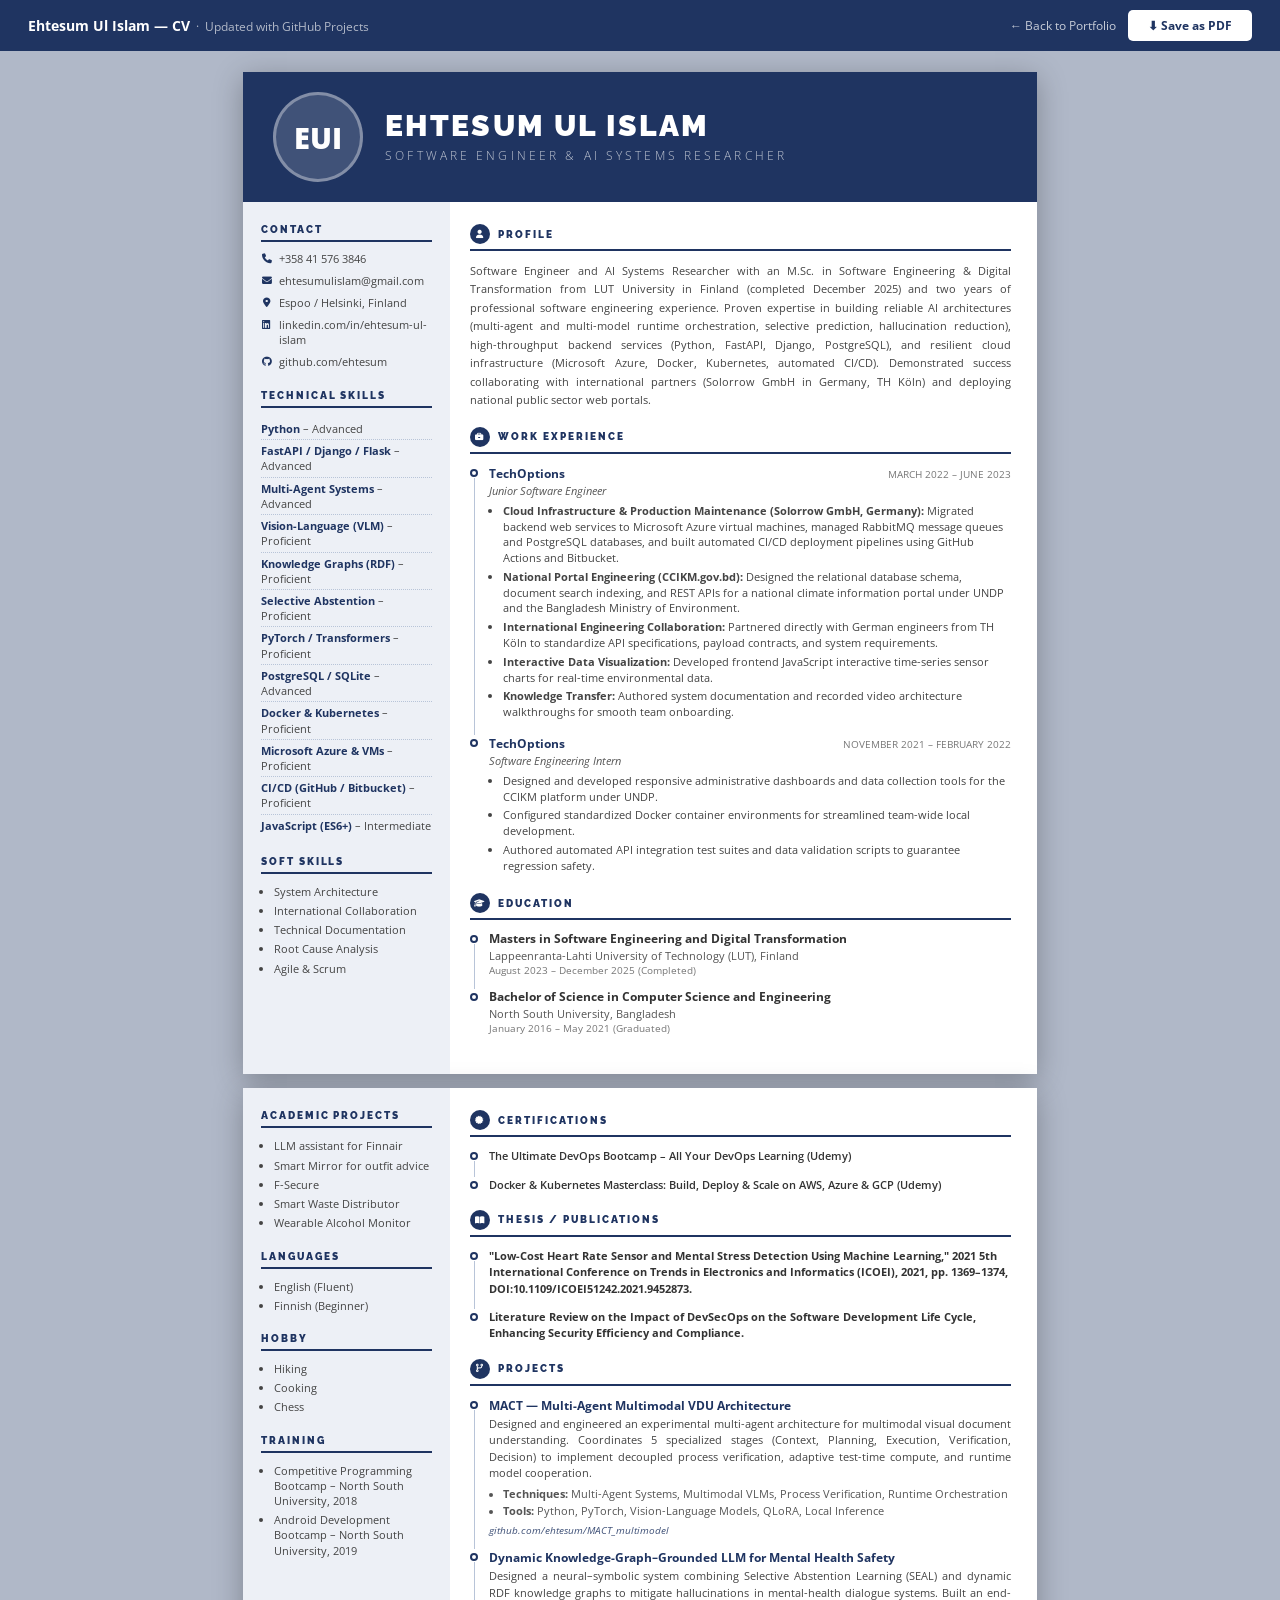
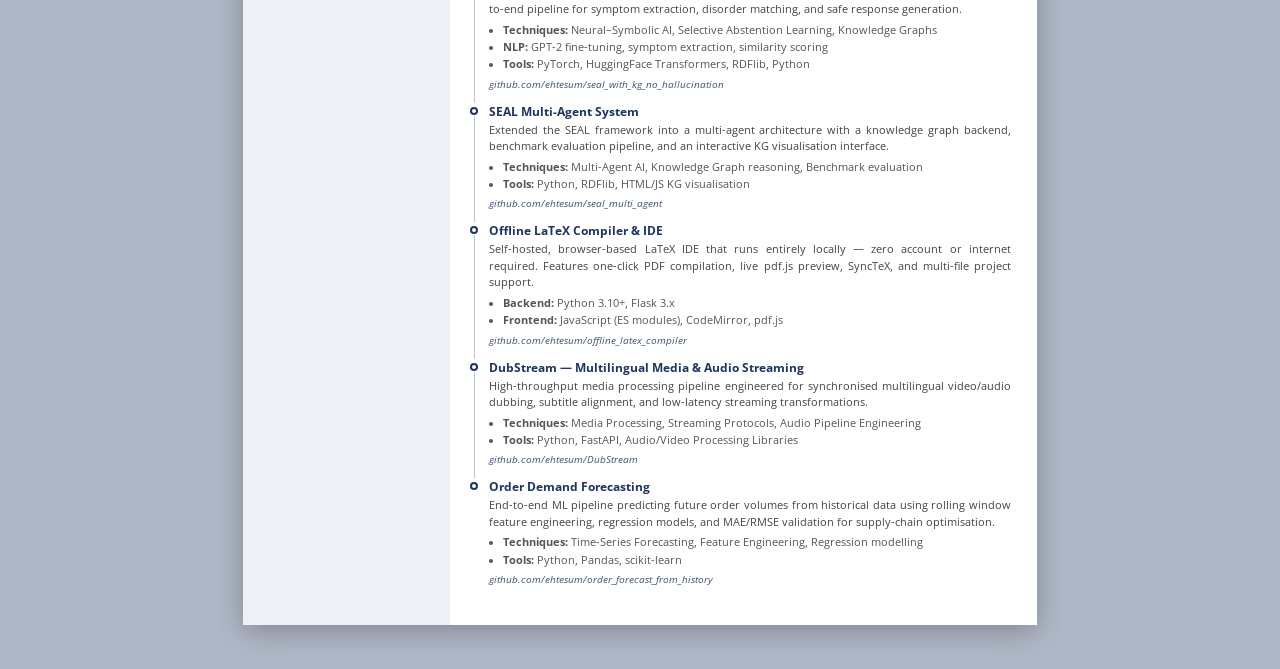
==== commit b45736b0: "Remove Codeforces links from portfolio and CV" ====
--- a/cv.html
+++ b/cv.html
@@ -389,10 +389,6 @@
                     <i class="fab fa-github"></i>
                     <span>github.com/ehtesum</span>
                 </div>
-                <div class="contact-row">
-                    <i class="fas fa-code"></i>
-                    <span>codeforces.com/profile/ehtesum42</span>
-                </div>
             </div>
 
             <div class="sb-section">
